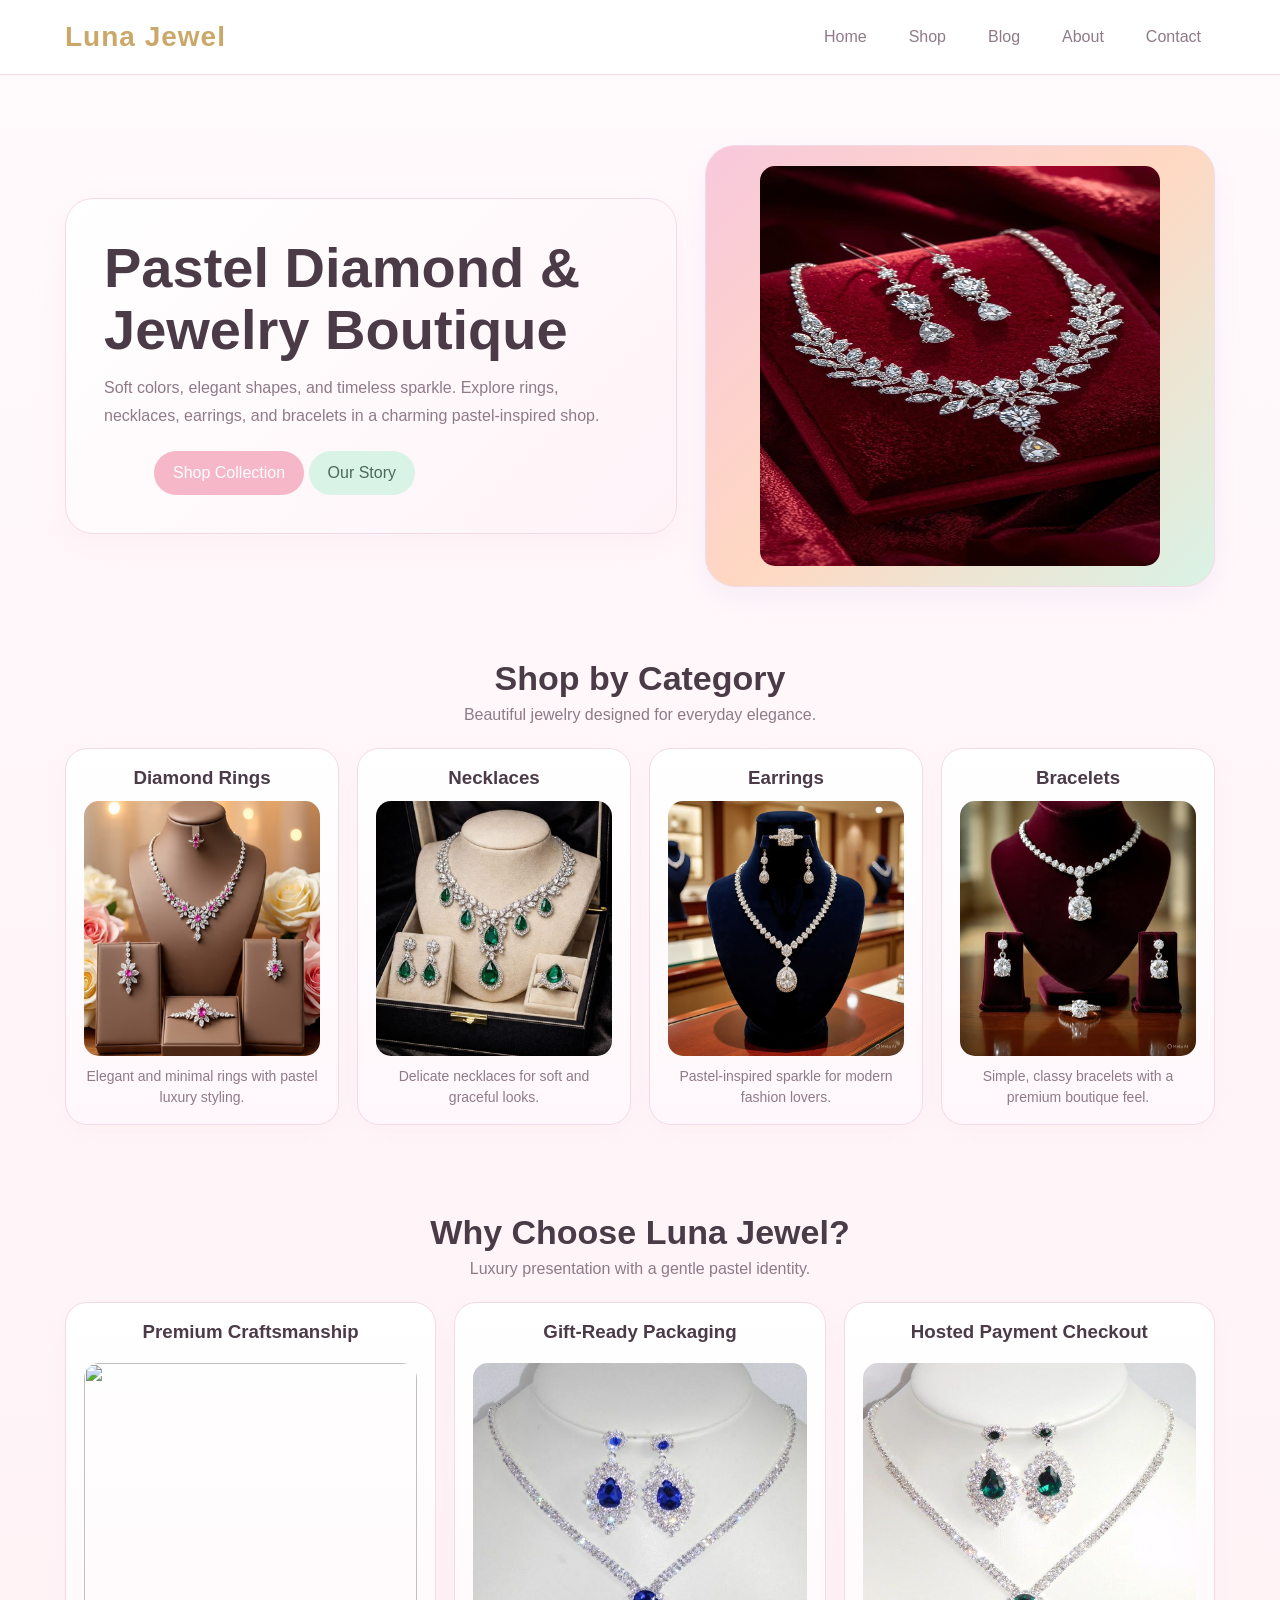
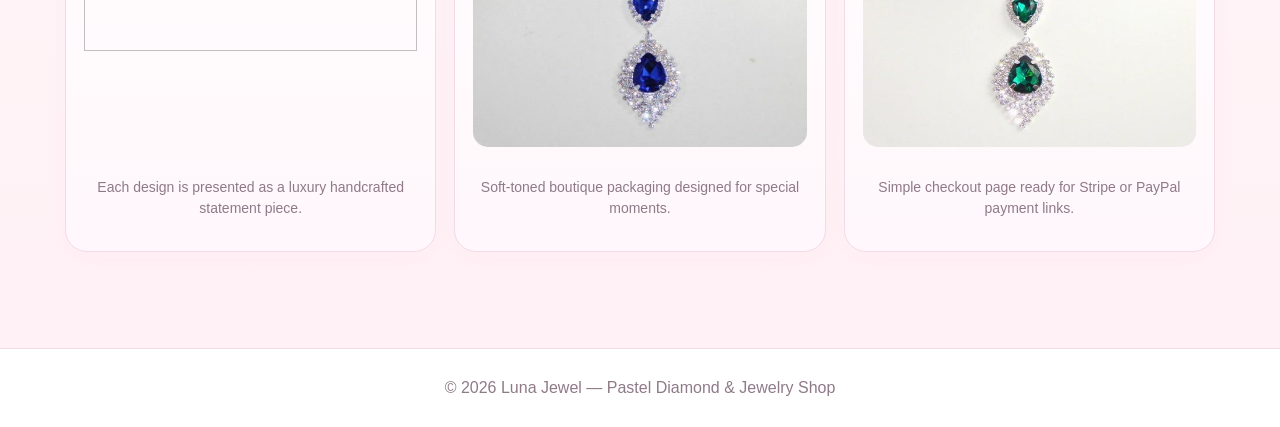
==== index.html @ 2404891d "Add files via upload" ====
<!DOCTYPE html>
<html lang="en">

<head>
  <meta charset="UTF-8" />
  <meta name="viewport" content="width=device-width, initial-scale=1.0" />
  <title>Pastel Diamond Shop</title>
  <link rel="stylesheet" href="styles.css" />
</head>

<body>

  <nav class="navbar">
    <div class="container nav-inner">
      <a href="index.html" class="logo">Luna Jewel</a>
      <div class="nav-links">
        <a href="index.html">Home</a>
        <a href="shop.html">Shop</a>
        <a href="blog.html">Blog</a>
        <a href="about.html">About</a>
        <a href="Contact.html">Contact</a>
      </div>
    </div>
  </nav>

  <section class="hero container">
    <div class="hero-wrap">
      <div class="hero-card">
        <h1>Pastel Diamond & Jewelry Boutique</h1>
        <p>
          Soft colors, elegant shapes, and timeless sparkle. Explore rings,
          necklaces, earrings, and bracelets in a charming pastel-inspired shop.
        </p>
        <a href="shop.html" class="btn btn-primary1">Shop Collection</a>
        <a href="about.html" class="btn btn-soft1">Our Story</a>
      </div>
      <div class="hero-image img">
        <img src="Sparkling Diamond Necklace Sets for Special Moments.jpg" alt="">
      </div>
    </div>
  </section>

  <section class="section container">
    <div class="section-title">
      <h2>Shop by Category</h2>
      <p>Beautiful jewelry designed for everyday elegance.</p>
    </div>

    <div class="categories">
      <div class="card category-card">
        <h3>Diamond Rings</h3>
        <img src="4pc zircon white and pink set.jpg" alt="">
        <p>Elegant and minimal rings with pastel luxury styling.</p>
      </div>
      <div class="card category-card">
        <h3>Necklaces</h3>
        <img src="download (17).jpg" alt="50px">
        <p>Delicate necklaces for soft and graceful looks.</p>
      </div>
      <div class="card category-card">
        <h3>Earrings</h3>
        <img src="Brilliant Diamond Set _ Sparkle with Sophistication.jpg" alt="">
        <p>Pastel-inspired sparkle for modern fashion lovers.</p>
      </div>
      <div class="card category-card">
        <h3>Bracelets</h3>
        <img src="download (36).jpg" alt="">
        <p>Simple, classy bracelets with a premium boutique feel.</p>
      </div>
    </div>
  </section>

  <section class="section container">
    <div class="section-title">
      <h2>Why Choose Luna Jewel?</h2>
      <p>Luxury presentation with a gentle pastel identity.</p>
    </div>

    <div class="features">
      <div class="card feature-card">
        <h3>Premium Craftsmanship</h3>
        <img src="(1).jpg" alt="" width="350px" height="440px">
        <p>Each design is presented as a luxury handcrafted statement piece.</p>
      </div>
      <div class="card feature-card">
        <h3>Gift-Ready Packaging</h3>
        <img src="download (38).jpg" alt="">
        <p>Soft-toned boutique packaging designed for special moments.</p>
      </div>
      <div class="card feature-card">
        <h3>Hosted Payment Checkout</h3>
        <img src="download (39).jpg" alt="">
        <p>Simple checkout page ready for Stripe or PayPal payment links.</p>
      </div>
    </div>
  </section>

  <footer class="footer">
    <div class="container">© 2026 Luna Jewel — Pastel Diamond & Jewelry Shop</div>
  </footer>
</body>

</html>
---- styles.css ----
:root {
  --bg: #fffafc;
  --bg-soft: #fff1f5;
  --panel: #ffffff;
  --panel-2: #fff7fb;
  --text: #4b3b47;
  --muted: #8f7a87;
  --line: #f2dbe7;
  --pink: #f8c8dc;
  --rose: #f6b7c9;
  --lavender: #d9c2f0;
  --peach: #ffd8c2;
  --mint: #d9f3e6;
  --gold: #caa86a;
}

* {
  margin: 0;
  padding: 0;
  box-sizing: border-box;
}

body {
  font-family: "Segoe UI", Arial, sans-serif;
  background: linear-gradient(to bottom, var(--bg), var(--bg-soft));
  color: var(--text);
}

a {
  text-decoration: none;
  color: inherit;
}

img {
  max-width: 100%;
  display: block;
}

.container {
  width: min(1150px, 92%);
  margin: auto;
}

.navbar {
  background: rgba(255, 255, 255, 0.9);
  border-bottom: 1px solid var(--line);
  position: sticky;
  top: 0;
  z-index: 10;
  backdrop-filter: blur(8px);
}

.nav-inner {
  display: flex;
  justify-content: space-between;
  align-items: center;
  padding: 18px 0;
  gap: 16px;
  flex-wrap: wrap;
}

.logo {
  font-size: 28px;
  font-weight: 700;
  color: var(--gold);
  letter-spacing: 1px;
}

.nav-links {
  display: flex;
  gap: 14px;
  flex-wrap: wrap;
}

.nav-links a {
  padding: 10px 14px;
  border-radius: 999px;
  color: var(--muted);
  transition: 0.2s;
}

.nav-links a:hover,
.nav-links a.active {
  background: var(--pink);
  color: white;
}

.hero {
  padding: 70px 0 40px;
}

.hero-wrap {
  display: grid;
  grid-template-columns: 1.2fr 1fr;
  gap: 28px;
  align-items: center;
}

.hero-card {
  background: linear-gradient(135deg, #fff, #fff3f8);
  border: 1px solid var(--line);
  border-radius: 28px;
  padding: 38px;
  box-shadow: 0 10px 28px rgba(248, 200, 220, 0.18);
}

.hero-card h1 {
  font-size: clamp(32px, 5vw, 56px);
  line-height: 1.1;
  margin-bottom: 14px;
}

.hero-card p {
  color: var(--muted);
  line-height: 1.7;
  margin-bottom: 22px;
}

.hero-image {
  min-height: 420px;
  border-radius: 30px;
  background: linear-gradient(135deg, var(--pink), var(--peach), var(--mint));
  border: 1px solid var(--line);
  box-shadow: 0 10px 28px rgba(217, 194, 240, 0.2);
  display: flex;
  align-items: center;
  justify-content: center;
  color: white;
  font-size: 34px;
  font-weight: 700;
  text-align: center;
  padding: 20px;
}

.hero-image img {
  border-radius: 15px;
  width: 400px;
  height: 400px;
}

.image-box {
  width: 250px;
  height: 200px;
  border-radius: 15px;
  overflow: hidden;
}

.image-box img {
  width: 100%;
  height: 100%;
  border-radius: 15px;
  object-fit: cover;
  display: block;
}

.btn {
  display: inline-block;
  padding: 12px 18px;
  border-radius: 999px;
  border: 1px solid var(--line);
  background: white;
  color: var(--text);
  transition: 0.2s ease;
}

.btn:hover {
  transform: translateY(-1px);
}

.btn-primary1 {
  background: var(--rose);
  color: white;
  border-color: transparent;
  margin-left: 50px;
} 

.btn-soft1 {
  background: var(--mint);
  color: #4b6a58;
  border-color: transparent;
}

.section {
  padding: 32px 0 56px;
}

.section-title {
  text-align: center;
  margin-bottom: 24px;
}

.section-title h2 {
  font-size: 34px;
  margin-bottom: 8px;
}

.section-title p {
  color: var(--muted);
}

.categories,
.features,
.products {
  display: grid;
  gap: 18px;
}

.categories {
  grid-template-columns: repeat(4, 1fr);
}

.features {
  grid-template-columns: repeat(3, 1fr);
}

.products {
  grid-template-columns: repeat(4, 1fr);
  max-width: 900px;
  margin-left: 320px;
}

.card {
  background: var(--panel);
  border: 1px solid var(--line);
  border-radius: 22px;
  padding: 18px;
  box-shadow: 0 8px 20px rgba(244, 209, 224, 0.14);
}

.category-card {
  font-family: 'Segoe UI', Tahoma, Geneva, Verdana, sans-serif;
  text-align: center;
  background: linear-gradient(to bottom, #fff, var(--panel-2));
}

.category-card img {
  height: 75%;
  width: 100%;
  border-radius: 15px;
  margin: 0 auto;
  margin-bottom: 10px;
}

.category-card h3,
.feature-card h3,
.product-card h3 {
  text-align: center;
  margin-bottom: 12px;
  font-family: Verdana, Geneva, Tahoma, sans-serif;
}

.category-card p,
.feature-card p,
.product-card p {
  color: var(--muted);
  line-height: 1.5;
  font-size: 14px;
  text-align: center;
}

.feature-card {
  background: linear-gradient(to bottom, #fff, #fff7fb);
  height: 550px;
  width: auto;
}


.feature-card img {
  height: 75%;
  width: 100%;
  border-radius: 15px;
  margin: 0 auto;
  margin-top: 20px;
  margin-bottom: 30px;
}


.shop-layout {
  display: grid;
  grid-template-columns: 260px 1fr;
  gap: 20px;
  padding: 30px 0 60px;
}

.sidebar .filter-group {
  margin-bottom: 16px;
}

.sidebar h4 {
  margin-bottom: 10px;
  color: var(--gold);
}

.sidebar label {
  display: block;
  margin-bottom: 10px;
  color: var(--muted);
}

.toolbar {
  display: flex;
  justify-content: space-between;
  gap: 12px;
  margin-bottom: 18px;
  flex-wrap: wrap;
}

.search,
.select {
  padding: 12px 14px;
  border-radius: 14px;
  border: 1px solid var(--line);
  background: white;
  color: var(--text);
}

.search {
  min-width: 240px;
  flex: 1;
}

.product-detail {
  display: grid;
  grid-template-columns: 1fr 1fr;
  gap: 28px;
  padding: 40px 0 60px;
}

.detail-image {
  min-height: 460px;
  border-radius: 28px;
  background: linear-gradient(135deg, var(--pink), var(--lavender), var(--peach));
  border: 1px solid var(--line);
  display: flex;
  align-items: center;
  justify-content: center;
  color: white;
  font-size: 38px;
  font-weight: 700;
}

.detail-image img {
  height: 100%;
  width: 100%;
  border-radius: 28px;
  margin: 0 auto;
}

.detail-box {
  background: white;
  border: 1px solid var(--line);
  border-radius: 28px;
  padding: 28px;
}

.detail-box img {
  border-radius: 28px;
  margin: 0 auto;
}

.detail-box h1 {
  margin-bottom: 12px;
}

.detail-box p {
  color: var(--muted);
  line-height: 1.7;
  margin-bottom: 16px;
}

.detail-meta {
  display: grid;
  gap: 10px;
  margin: 18px 0;
  color: var(--muted);
}

.table-box {
  background: white;
  border: 1px solid var(--line);
  border-radius: 24px;
  padding: 22px;
  overflow-x: auto;
}

table {
  width: 100%;
  border-collapse: collapse;
}

th,
td {
  padding: 14px 10px;
  text-align: left;
  border-bottom: 1px solid var(--line);
}

th {
  color: var(--gold);
}

.summary {
  display: grid;
  gap: 12px;
  margin-top: 18px;
}

.summary-row {
  display: flex;
  justify-content: space-between;
  color: var(--muted);
}

.summary-row.total {
  color: var(--text);
  font-weight: 700;
  font-size: 18px;
}

.about-grid {
  display: grid;
  grid-template-columns: 1fr 1fr;
  gap: 22px;
  padding: 30px 0 60px;
}

---------------------
/* Container styling */
.products-container {
  max-width: 1200px;
  margin: 0 auto;
  padding: 40px 20px;
  font-family: 'Segoe UI', Tahoma, Geneva, Verdana, sans-serif;
}

.products {
  display: grid;
  grid-template-columns: repeat(auto-fill, minmax(250px, 1fr));
  gap: 30px;
}

/* Card Styling */
.product-card {
  background: #fff;
  border: 1px solid #eee;
  border-radius: 12px;
  padding: 20px;
  text-align: center;
  position: relative;
  transition: transform 0.3s ease, box-shadow 0.3s ease;
  display: flex;
  flex-direction: column; /* Keeps elements stacked vertically */
}

.product-card:hover {
  transform: translateY(-5px);
  box-shadow: 0 10px 20px rgba(0,0,0,0.05);
}

/* Image Styling */
.product-img {
  height: 200px;
  margin-bottom: 15px;
  overflow: hidden;
  display: flex;
  align-items: center;
  justify-content: center;
}

.product-img img {
  max-width: 100%;
  max-height: 100%;
  object-fit: contain;
}

/* Badge Styling */
.badge {
  position: absolute;
  top: 10px;
  left: 10px;
  background: #f8d7da;
  color: #721c24;
  font-size: 12px;
  padding: 4px 10px;
  border-radius: 20px;
  font-weight: bold;
}

/* Typography */
.product-card h3 {
  font-size: 1.2rem;
  margin: 10px 0;
  color: #333;
}

.product-card p {
  font-size: 0.9rem;
  color: #666;
  flex-grow: 1; /* Pushes the price and button to the bottom */
  line-height: 1.4;
}

.price {
  font-size: 1.4rem;
  font-weight: bold;
  color: #2c3e50;
  margin: 15px 0;
}

/* Button Styling */
.btn-primary {
  display: block;
  background-color: #d4a373; /* Elegant gold/brown tone */
  color: white;
  padding: 10px 20px;
  text-decoration: none;
  border-radius: 6px;
  transition: background 0.3s;
}

.btn-primary:hover {
  background-color: #bc8a5f;
}
---------------
.contact {
  padding: 60px;
  background: #f5f5f5;
}

.contact-container {
  display: flex;
  gap: 30px;
}

.contact-form {
  flex: 1;
  background: white;
  padding: 30px;
  border-radius: 10px;
}
.contact-form p {
margin: 15px;
}

.form-row {
  display: flex;
  gap: 15px;
  margin-bottom: 15px;
}

.contact-form input,
.contact-form textarea {
  width: 100%;
  padding: 12px;
  margin-bottom: 15px;
  border: 1px solid #ddd;
  border-radius: 5px;
}

.contact-form button {
  background: #4d5562;
  color: white;
  padding: 12px 25px;
  border: none;
  border-radius: 5px;
}

.contact-info {
  flex: 1;
}

.info-card {
  display: flex;
  align-items: center;
  gap: 15px;
  background: #eee;
  padding: 20px;
  border-radius: 10px;
  margin-bottom: 15px;
}

.info-card i {
  font-size: 20px;
  color: #4d5562;
}

.info-card.active {
  background: linear-gradient(90deg, #4d5562, #6b7280);
  color: white;
}

.contact {
  padding: 60px;
  background: #f5f5f5;
}

.contact-container {
  display: flex;
  gap: 30px;
}


.contact-form button {
  background:  #d4a373;
  color: white;
  padding: 12px 25px;
  border: none;
  border-radius: 5px;
}

.contact-info {
  flex: 1;
}

.info-card {
  display: flex;
  align-items: center;
  gap: 15px;
  background: #eee;
  padding: 20px;
  border-radius: 10px;
  margin-bottom: 15px;
}

.info-card i {
  font-size: 20px;
  color: #4d5562;
}

.info-card.active {
  background: #d4a373;
  color: white;
}

.footer {
  background: #fff;
  border-top: 1px solid var(--line);
  margin-top: 40px;
  padding: 30px 0;
  text-align: center;
  color: var(--muted);
}

@media (max-width: 980px) {

  .hero-wrap,
  .product-detail,
  .about-grid,
  .shop-layout {
    grid-template-columns: 1fr;
  }

  .categories {
    grid-template-columns: repeat(2, 1fr);
  }

  .features {
    grid-template-columns: 1fr;
  }

  .products {
    grid-template-columns: repeat(2, 1fr);
  }
}

@media (max-width: 560px) {

  .products,
  .categories {
    grid-template-columns: 1fr;
  }

  .hero-card,
  .detail-box,
  .table-box,
  .card {
    padding: 16px;
  }

  .hero-image,
  .detail-image {
    min-height: 260px;
  }
}

/* blog-page----------------------- */
 .blog-container {
            max-width: 900px;
            margin: 50px 0 0 280px;
            padding: 60px 20px;
           

        }

        /* Header Section */
        .vlog-header {
            text-align: center;
            margin-bottom: 80px;
        }

        .vlog-header h1 {
            font-size: 2.8rem;
            font-weight: 300;
            letter-spacing: 5px;
            text-transform: uppercase;
            margin-bottom: 15px;
        }

        .underline {
            width: 60px;
            height: 2px;
            background-color: var(--primary-gold);
            margin: 0 auto 30px;
        }

        .intro-text {
            max-width: 650px;
            margin: 0 auto;
            color: var(--text-gray);
            font-size: 1.1rem;
            letter-spacing: 0.5px;
        }

        /* Grid Layout */
        .gemstone-grid {
            display: grid;
            grid-template-columns: repeat(4, 1fr);
            gap: 40px;
        }

        /* Gem Card Style */
        .gem-card {
            background: var(--white);
            transition: all 0.4s cubic-bezier(0.165, 0.84, 0.44, 1);
            border: 1px solid #f0f0f0;
            position: relative;
            padding-bottom: 20px;
            width: 220px;
            height: 500px;
        }

        .gem-card:hover {
            transform: translateY(-8px);
            box-shadow: 0 20px 40px rgba(0,0,0,0.08);
            border-color: var(--primary-gold);
        }

        /* Visual Element */
        .gem-visual {
            height: 250px;
            background-color: var(--soft-gray);
            display: flex;
            align-items: center;
            justify-content: center;
            margin-bottom: 20px;
            position: relative;
            overflow: hidden;
        }

        /* .gem-visual::before {
           
            font-size: 50px;
            color: var(--primary-gold);
            opacity: 0.6;
        } */

        /* Content Area */
        .gem-info {
            padding: 0 25px;
            text-align: center;
        }

        .month-tag {
            font-size: 0.75rem;
            color: var(--dark-gold);
            text-transform: uppercase;
            letter-spacing: 3px;
            display: block;
            margin-bottom: 10px;
        }

        .gem-name {
            font-size: 1.6rem;
            font-weight: 400;
            margin-bottom: 15px;
            letter-spacing: 1px;
        }

        .gem-desc {
            font-size: 0.95rem;
            color: var(--text-gray);
            margin-bottom: 25px;
            min-height: 70px;
        }

        /* Minimalist Button */
        .btn-discover {
            display: inline-block;
            padding: 12px 30px;
            background-color: transparent;
            color: var(--black);
            border: 1px solid var(--black);
            text-decoration: none;
            font-size: 0.8rem;
            text-transform: uppercase;
            letter-spacing: 2px;
            transition: all 0.3s ease;
        }

        .btn-discover:hover {
            background-color: var(--black);
            color: var(--white);
        }

        /* order-page---------------- */
        /* Order Page Specific Styles */
.order-container {
    background-color: #fdfaf7; /* Soft cream background */
    min-height: 100vh;
    display: flex;
    justify-content: center;
    align-items: center;
    padding: 20px;
}

.order-form-card {
    background: #ffffff;
    max-width: 500px;
    width: 100%;
    padding: 40px;
    border-radius: 15px;
    box-shadow: 0 10px 30px rgba(0,0,0,0.08);
}

.order-form-card h2 {
    text-align: center;
    color: #2c3e50;
    margin-bottom: 10px;
    font-family: 'serif'; /* Optional: gives a more luxury feel */
}

.subtitle {
    text-align: center;
    color: #888;
    font-size: 0.9rem;
    margin-bottom: 30px;
}

/* Form Grouping */
.form-group {
    margin-bottom: 20px;
}

.form-row {
    display: flex;
    gap: 15px;
}

.form-row .form-group {
    flex: 2;
}

.form-row .form-group.qty {
    flex: 1;
}

label {
    display: block;
    margin-bottom: 8px;
    font-weight: 600;
    font-size: 0.85rem;
    color: #444;
    text-transform: uppercase;
    letter-spacing: 0.5px;
}

input, select, textarea {
    width: 100%;
    padding: 12px;
    border: 1px solid #ddd;
    border-radius: 8px;
    font-size: 1rem;
    color: #333;
    background-color: #fafafa;
    transition: border-color 0.3s ease;
    box-sizing: border-box; /* Critical for padding issues */
}

input:focus, select:focus, textarea:focus {
    outline: none;
    border-color: #d4a373; /* Match the "Order" button color */
    background-color: #fff;
}

/* Button Styling */
.order-submit-btn {
    width: 100%;
    padding: 15px;
    background-color: #d4a373;
    color: white;
    border: none;
    border-radius: 8px;
    font-size: 1.1rem;
    font-weight: bold;
    cursor: pointer;
    transition: background 0.3s ease;
    margin-top: 10px;
}

.order-submit-btn:hover {
    background-color: #bc8a5f;
}

.form-footer {
    text-align: center;
    margin-top: 20px;
}

.form-footer a {
    color: #888;
    text-decoration: none;
    font-size: 0.9rem;
}

.form-footer a:hover {
    color: #d4a373;
}

/* for order noti */
       
.order-btn1 {
    padding: 12px;
     border-radius: 6px;
    font-size: 16px;
    width: 440px;
    background: #d4a373; 
    border: none;
    color: #000;
    font-weight: bold;
    cursor: pointer;
    white-space: nowrap;
  
}


.modal-overlay1 {
    position: fixed;
    top: 0; left: 0;
    width: 100%; height: 100%;
    background: rgba(0, 0, 0, 0.5);
    display: none; 
    justify-content: center;
    align-items: center;
}

.modal-overlay1:target {
    display: flex;
}

.modal-content1 {
    background:#fff;
    color: #111;
    padding: 25px;
    border-radius: 8px;
    text-align: center;
    box-shadow: 0 5px 15px rgba(0,0,0,0.3);
    animation: fadeIn 0.3s;
}

.close-btn1 {
    display: inline-block;
    margin-top: 15px;
    padding: 8px 25px;
    background:  #d4a373; 
    color: white;
    text-decoration: none;
    border-radius: 5px;
}

/* contact-page noti------ */
      
.order-btn4 {
    padding: 15px;
     border-radius: 6px;
    font-size: 18px;
    width: 440px;
    background: #d4a373; 
    border: none;
    color: #000;
    font-weight: bold;
    cursor: pointer;
    white-space: nowrap;
  
}


.modal-overlay4 {
    position: fixed;
    top: 0; left: 0;
    width: 100%; height: 100%;
    background: rgba(0, 0, 0, 0.5);
    display: none; 
    justify-content: center;
    align-items: center;
}

.modal-overlay4:target {
    display: flex;
}

.modal-content4 {
    background:#fff;
    color: #111;
    padding: 25px;
    border-radius: 8px;
    text-align: center;
    box-shadow: 0 5px 15px rgba(0,0,0,0.3);
    animation: fadeIn 0.3s;
}

.close-btn4 {
    display: inline-block;
    margin-top: 15px;
    padding: 8px 25px;
    background:  #d4a373; 
    color: white;
    text-decoration: none;
    border-radius: 5px;
}
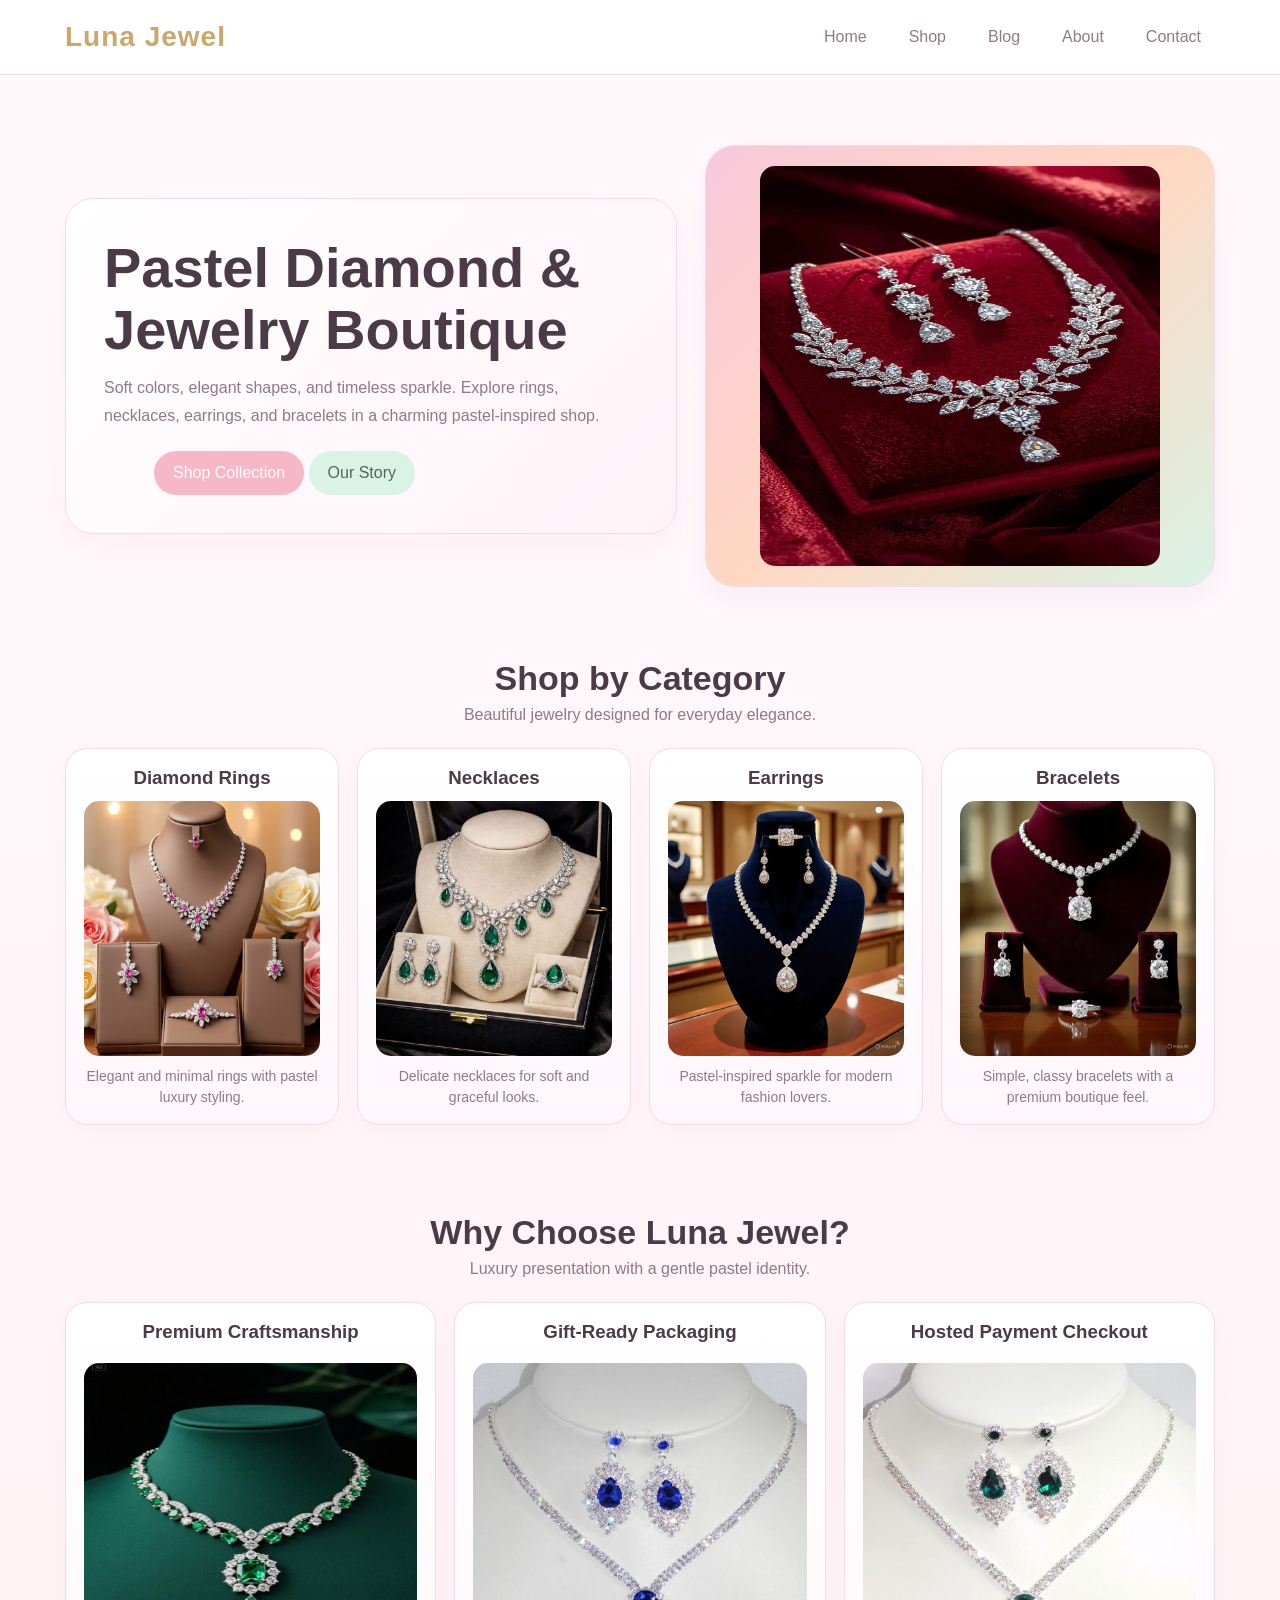
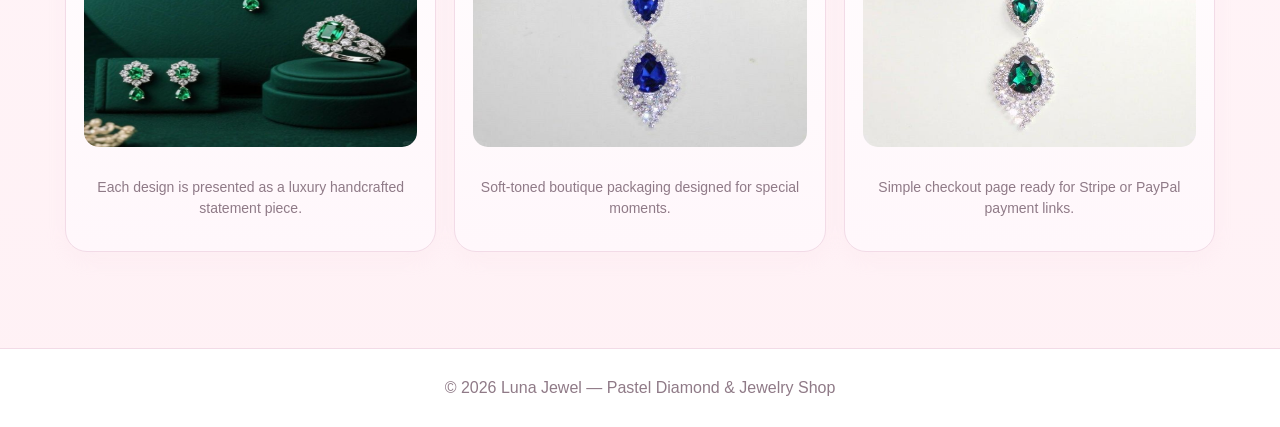
==== commit 6a85291b: "Update index.html" ====
--- a/index.html
+++ b/index.html
@@ -79,7 +79,7 @@
     <div class="features">
       <div class="card feature-card">
         <h3>Premium Craftsmanship</h3>
-        <img src="(1).jpg" alt="" width="350px" height="440px">
+        <img src="Khadiza Islam in Cornwall, Ontario, Canada (1).jpg" alt="" width="350px" height="440px">
         <p>Each design is presented as a luxury handcrafted statement piece.</p>
       </div>
       <div class="card feature-card">
@@ -100,4 +100,4 @@
   </footer>
 </body>
 
-</html>+</html>
